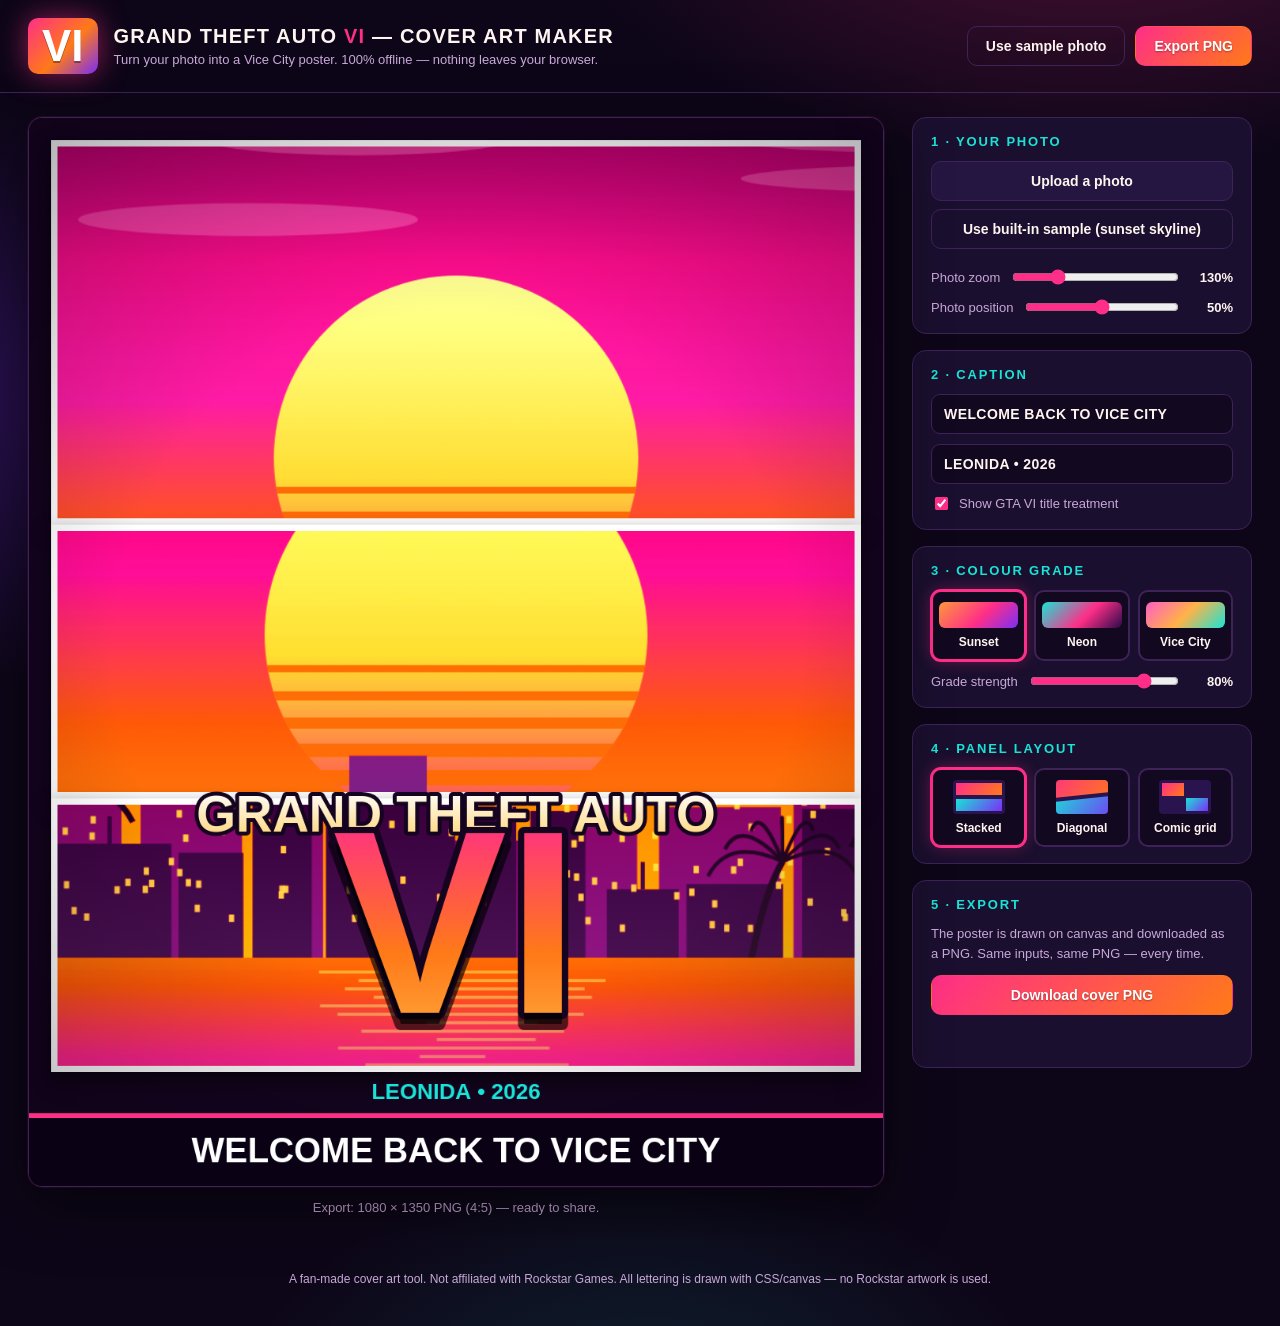
==== index.html @ 3bc648f0 "Add GTA VI cover art maker: offline canvas poster app with photo upload, presets, panel layouts and " ====
<!DOCTYPE html>
<html lang="en">
<head>
<meta charset="UTF-8">
<meta name="viewport" content="width=device-width, initial-scale=1.0">
<title>GTA VI Cover Art Maker</title>
<link rel="stylesheet" href="style.css">
</head>
<body>
<header class="topbar">
  <div class="brand">
    <span class="brand-vi">VI</span>
    <div>
      <h1>GRAND THEFT AUTO <span>VI</span> &mdash; Cover Art Maker</h1>
      <p>Turn your photo into a Vice City poster. 100% offline &mdash; nothing leaves your browser.</p>
    </div>
  </div>
  <div class="top-actions">
    <button id="sampleBtn" class="btn ghost" type="button">Use sample photo</button>
    <button id="exportBtn" class="btn primary" type="button">Export PNG</button>
  </div>
</header>

<main class="layout">
  <section class="preview-col">
    <div class="canvas-wrap" id="dropZone" tabindex="0" aria-label="Drop a photo here or click to upload">
      <canvas id="cover" width="1080" height="1350" aria-label="Cover art preview"></canvas>
      <div class="drop-hint" id="dropHint">Drop a photo here<br>or click to upload</div>
      <input type="file" id="fileInput" accept="image/*" hidden>
    </div>
    <p class="size-note">Export: 1080 &times; 1350 PNG (4:5) &mdash; ready to share.</p>
  </section>

  <aside class="controls">
    <section class="panel">
      <h2>1 &middot; Your photo</h2>
      <button id="uploadBtn" class="btn wide" type="button">Upload a photo</button>
      <button id="sampleBtn2" class="btn wide ghost" type="button">Use built-in sample (sunset skyline)</button>
      <label class="slider-row">Photo zoom
        <input type="range" id="zoom" min="100" max="220" value="130">
        <span id="zoomVal">130%</span>
      </label>
      <label class="slider-row">Photo position
        <input type="range" id="pan" min="0" max="100" value="50">
        <span id="panVal">50%</span>
      </label>
    </section>

    <section class="panel">
      <h2>2 &middot; Caption</h2>
      <input type="text" id="caption" maxlength="48" value="WELCOME BACK TO VICE CITY" placeholder="Your caption, e.g. WELCOME BACK TO VICE CITY">
      <input type="text" id="subtitle" maxlength="40" value="LEONIDA &bull; 2026" placeholder="Small line, e.g. LEONIDA &bull; 2026">
      <label class="check"><input type="checkbox" id="showTitle" checked> Show GTA VI title treatment</label>
    </section>

    <section class="panel">
      <h2>3 &middot; Colour grade</h2>
      <div class="preset-row" role="radiogroup" aria-label="Colour grade presets">
        <button class="preset sunset is-active" data-preset="sunset" type="button">
          <span class="swatch"></span>Sunset
        </button>
        <button class="preset neon" data-preset="neon" type="button">
          <span class="swatch"></span>Neon
        </button>
        <button class="preset vice" data-preset="vice" type="button">
          <span class="swatch"></span>Vice City
        </button>
      </div>
      <label class="slider-row">Grade strength
        <input type="range" id="grade" min="0" max="100" value="80">
        <span id="gradeVal">80%</span>
      </label>
    </section>

    <section class="panel">
      <h2>4 &middot; Panel layout</h2>
      <div class="layout-row" role="radiogroup" aria-label="Panel layout">
        <button class="layout-btn is-active" data-layout="stacked" type="button">
          <span class="thumb stacked"></span>Stacked
        </button>
        <button class="layout-btn" data-layout="diagonal" type="button">
          <span class="thumb diagonal"></span>Diagonal
        </button>
        <button class="layout-btn" data-layout="grid" type="button">
          <span class="thumb grid"></span>Comic grid
        </button>
      </div>
    </section>

    <section class="panel">
      <h2>5 &middot; Export</h2>
      <p class="hint">The poster is drawn on canvas and downloaded as a PNG. Same inputs, same PNG &mdash; every time.</p>
      <button id="exportBtn2" class="btn primary wide" type="button">Download cover PNG</button>
      <p class="status" id="status" role="status"></p>
    </section>
  </aside>
</main>

<footer>
  <p>A fan-made cover art tool. Not affiliated with Rockstar Games. All lettering is drawn with CSS/canvas &mdash; no Rockstar artwork is used.</p>
</footer>

<script src="app.js"></script>
</body>
</html>
---- style.css ----
:root {
  --bg: #0d0618;
  --panel: #1a0f2e;
  --panel2: #241640;
  --ink: #fff5f0;
  --muted: #c9a8d8;
  --pink: #ff2e88;
  --orange: #ff7a18;
  --purple: #7b2ff7;
  --teal: #19e3d6;
  --line: #3d2358;
}

* { box-sizing: border-box; }

body {
  margin: 0;
  background:
    radial-gradient(900px 500px at 85% -10%, rgba(255, 46, 136, .28), transparent 60%),
    radial-gradient(800px 500px at -10% 30%, rgba(123, 47, 247, .30), transparent 60%),
    radial-gradient(700px 500px at 50% 110%, rgba(25, 227, 214, .14), transparent 60%),
    var(--bg);
  color: var(--ink);
  font-family: "Segoe UI", "Helvetica Neue", Arial, sans-serif;
  min-height: 100vh;
}

.topbar {
  display: flex;
  flex-wrap: wrap;
  gap: 16px;
  align-items: center;
  justify-content: space-between;
  padding: 18px 28px;
  border-bottom: 1px solid var(--line);
}

.brand { display: flex; gap: 16px; align-items: center; }

.brand-vi {
  font-weight: 900;
  font-size: 44px;
  line-height: 1;
  padding: 6px 14px;
  border-radius: 10px;
  color: #fff;
  background: linear-gradient(135deg, var(--pink), var(--orange) 55%, var(--purple));
  box-shadow: 0 0 28px rgba(255, 46, 136, .55);
  text-shadow: 0 2px 0 rgba(0, 0, 0, .35);
}

.brand h1 {
  margin: 0;
  font-size: 20px;
  letter-spacing: .06em;
  text-transform: uppercase;
}

.brand h1 span { color: var(--pink); }
.brand p { margin: 4px 0 0; color: var(--muted); font-size: 13px; }

.top-actions { display: flex; gap: 10px; }

.btn {
  border: 1px solid var(--line);
  background: var(--panel2);
  color: var(--ink);
  font: 600 14px/1 "Segoe UI", Arial, sans-serif;
  padding: 12px 18px;
  border-radius: 10px;
  cursor: pointer;
  transition: transform .08s ease, box-shadow .15s ease, background .15s ease;
}

.btn:hover { transform: translateY(-1px); box-shadow: 0 4px 18px rgba(0, 0, 0, .4); }
.btn:active { transform: translateY(0); }
.btn.primary {
  background: linear-gradient(135deg, var(--pink), var(--orange));
  border-color: transparent;
  color: #fff;
  text-shadow: 0 1px 2px rgba(0, 0, 0, .35);
}
.btn.ghost { background: transparent; }
.btn.wide { width: 100%; margin-bottom: 8px; }

.layout {
  display: grid;
  grid-template-columns: minmax(0, 1fr) 340px;
  gap: 28px;
  padding: 24px 28px;
  max-width: 1280px;
  margin: 0 auto;
  align-items: start;
}

.preview-col { position: sticky; top: 16px; }

.canvas-wrap {
  position: relative;
  border-radius: 14px;
  overflow: hidden;
  border: 1px solid var(--line);
  box-shadow: 0 18px 60px rgba(0, 0, 0, .55), 0 0 0 1px rgba(255, 46, 136, .12);
  cursor: pointer;
  background: #12081f;
  outline: none;
}
.canvas-wrap:focus-visible { outline: 3px solid var(--teal); outline-offset: 3px; }
.canvas-wrap.dragging { outline: 3px dashed var(--teal); outline-offset: -3px; }

#cover { display: block; width: 100%; height: auto; }

.drop-hint {
  position: absolute;
  inset: auto 0 14px 0;
  text-align: center;
  color: #fff;
  font-size: 13px;
  font-weight: 600;
  text-shadow: 0 1px 6px rgba(0, 0, 0, .8);
  pointer-events: none;
  opacity: .85;
  display: none; /* shown only while a file is dragged over the canvas */
}
.canvas-wrap.dragging .drop-hint { display: block; }

.size-note { color: var(--muted); font-size: 13px; text-align: center; }

.controls { display: flex; flex-direction: column; gap: 16px; }

.panel {
  background: var(--panel);
  border: 1px solid var(--line);
  border-radius: 14px;
  padding: 16px 18px;
}

.panel h2 {
  margin: 0 0 12px;
  font-size: 13px;
  letter-spacing: .14em;
  text-transform: uppercase;
  color: var(--teal);
}

.panel input[type="text"] {
  width: 100%;
  margin-bottom: 10px;
  padding: 11px 12px;
  border-radius: 9px;
  border: 1px solid var(--line);
  background: #12081f;
  color: var(--ink);
  font: 600 14px "Segoe UI", Arial, sans-serif;
  letter-spacing: .03em;
}
.panel input[type="text"]:focus { outline: 2px solid var(--pink); border-color: var(--pink); }

.slider-row {
  display: flex;
  align-items: center;
  gap: 10px;
  font-size: 13px;
  color: var(--muted);
  margin-top: 10px;
}
.slider-row input[type="range"] { flex: 1; accent-color: var(--pink); }
.slider-row span { min-width: 42px; text-align: right; color: var(--ink); font-weight: 600; }

.check { display: flex; gap: 8px; align-items: center; font-size: 13px; color: var(--muted); cursor: pointer; }
.check input { accent-color: var(--pink); }

.preset-row, .layout-row { display: flex; gap: 8px; }

.preset, .layout-btn {
  flex: 1;
  border: 2px solid var(--line);
  background: #12081f;
  color: var(--ink);
  border-radius: 10px;
  padding: 10px 6px;
  font: 600 12px "Segoe UI", Arial, sans-serif;
  cursor: pointer;
  display: flex;
  flex-direction: column;
  align-items: center;
  gap: 7px;
}
.preset.is-active, .layout-btn.is-active { border-color: var(--pink); box-shadow: 0 0 0 1px var(--pink), 0 0 16px rgba(255, 46, 136, .35); }

.swatch { display: block; width: 100%; height: 26px; border-radius: 6px; }
.preset.sunset .swatch { background: linear-gradient(135deg, #ff9a3d, #ff2e88 55%, #7b2ff7); }
.preset.neon .swatch { background: linear-gradient(135deg, #19e3d6, #ff2e88 55%, #2b0a4a); }
.preset.vice .swatch { background: linear-gradient(135deg, #ff5ec4, #ffb347 50%, #19e3d6); }

.thumb { display: block; width: 52px; height: 34px; border-radius: 4px; position: relative; overflow: hidden; background: #2a1450; }
.thumb::before, .thumb::after { content: ""; position: absolute; background: linear-gradient(135deg, #ff2e88, #ff7a18); }
.thumb.stacked::before { inset: 3px 3px 55% 3px; }
.thumb.stacked::after { inset: 55% 3px 3px 3px; background: linear-gradient(135deg, #19e3d6, #7b2ff7); }
.thumb.diagonal::before { inset: -6px -12px 55% -12px; transform: rotate(-6deg); }
.thumb.diagonal::after { inset: 55% -12px -6px -12px; transform: rotate(-6deg); background: linear-gradient(135deg, #19e3d6, #7b2ff7); }
.thumb.grid::before { inset: 3px 52% 52% 3px; }
.thumb.grid::after { inset: 52% 3px 3px 52%; background: linear-gradient(135deg, #19e3d6, #7b2ff7); }

.hint { color: var(--muted); font-size: 13px; line-height: 1.5; margin: 0 0 12px; }
.status { min-height: 18px; margin: 10px 0 0; font-size: 13px; color: var(--teal); font-weight: 600; }

footer { padding: 8px 28px 28px; text-align: center; color: var(--muted); font-size: 12px; }

@media (max-width: 900px) {
  .layout { grid-template-columns: 1fr; }
  .preview-col { position: static; }
  .topbar { padding: 14px 16px; }
  .layout { padding: 16px; }
}
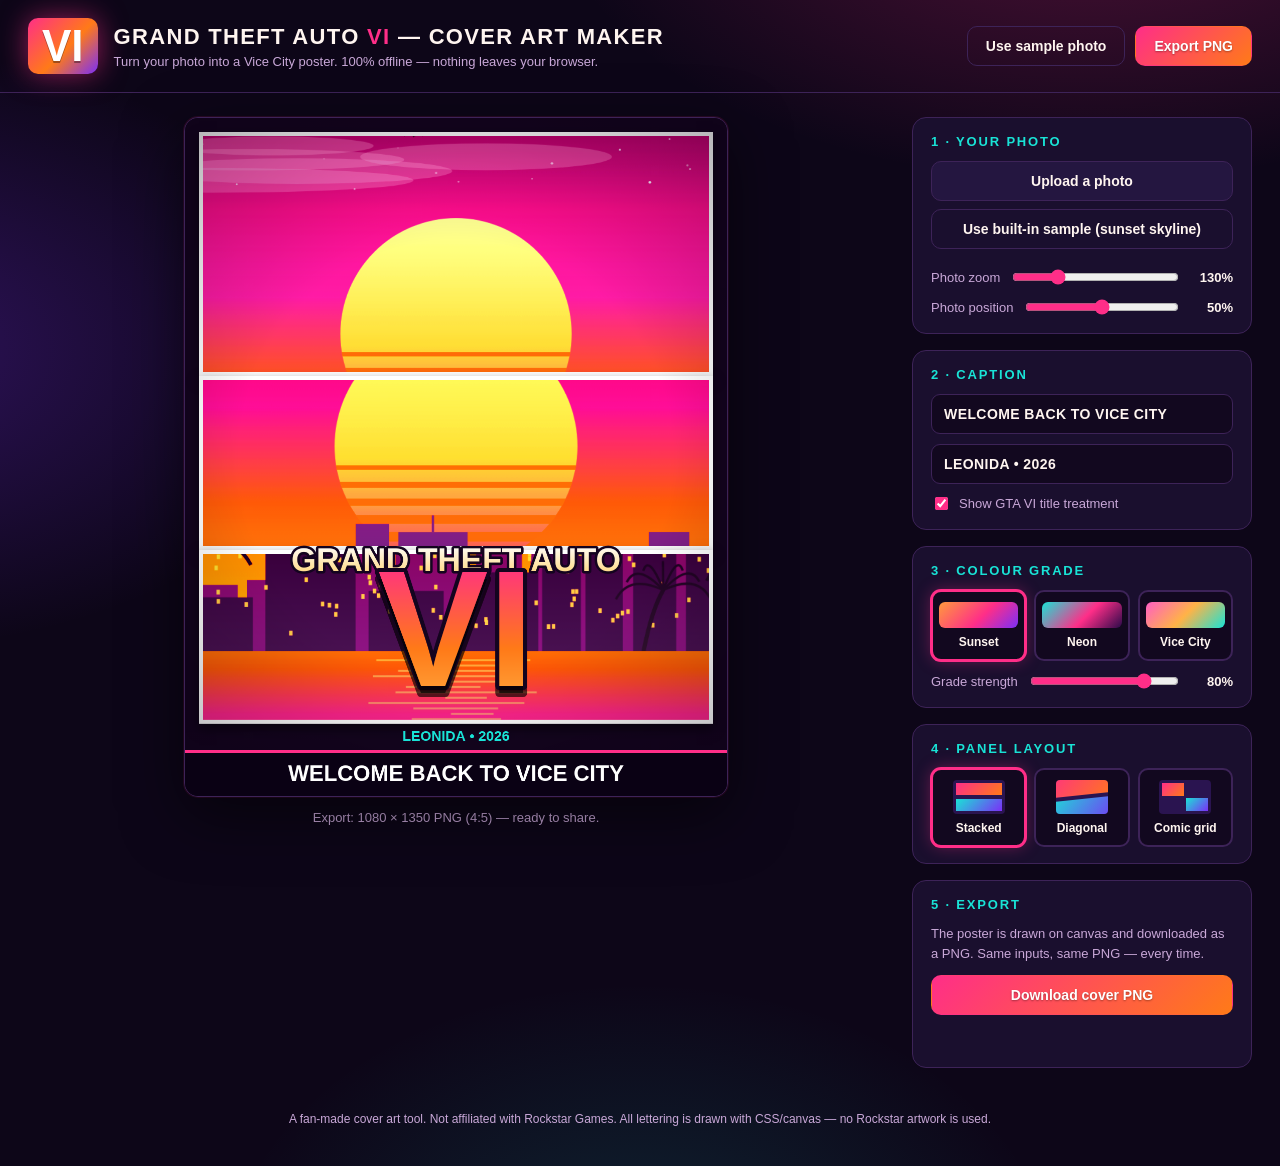
==== commit c664dc89: "Polish UI/UX: fit whole poster in viewport, export button feedback, hover drop hint, richer sample s" ====
--- a/index.html
+++ b/index.html
@@ -25,7 +25,7 @@
   <section class="preview-col">
     <div class="canvas-wrap" id="dropZone" tabindex="0" aria-label="Drop a photo here or click to upload">
       <canvas id="cover" width="1080" height="1350" aria-label="Cover art preview"></canvas>
-      <div class="drop-hint" id="dropHint">Drop a photo here<br>or click to upload</div>
+      <div class="drop-hint" id="dropHint">Drop a photo here or click to upload</div>
       <input type="file" id="fileInput" accept="image/*" hidden>
     </div>
     <p class="size-note">Export: 1080 &times; 1350 PNG (4:5) &mdash; ready to share.</p>
--- a/style.css
+++ b/style.css
@@ -51,7 +51,7 @@
 
 .brand h1 {
   margin: 0;
-  font-size: 20px;
+  font-size: 22px;
   letter-spacing: .06em;
   text-transform: uppercase;
 }
@@ -80,6 +80,7 @@
   color: #fff;
   text-shadow: 0 1px 2px rgba(0, 0, 0, .35);
 }
+.btn:disabled { opacity: .65; cursor: wait; transform: none; box-shadow: none; }
 .btn.ghost { background: transparent; }
 .btn.wide { width: 100%; margin-bottom: 8px; }
 
@@ -108,20 +109,42 @@
 .canvas-wrap:focus-visible { outline: 3px solid var(--teal); outline-offset: 3px; }
 .canvas-wrap.dragging { outline: 3px dashed var(--teal); outline-offset: -3px; }
 
+/* Desktop: cap the preview by viewport height so the whole poster
+   (VI title, subtitle, caption bar) is visible at once. The poster is
+   1080x1350 (4:5), so width = height x 0.8. Mobile is unaffected. */
+@media (min-width: 901px) {
+  .canvas-wrap {
+    max-width: min(100%, calc((100vh - 220px) * 0.8));
+    margin-left: auto;
+    margin-right: auto;
+  }
+}
+
 #cover { display: block; width: 100%; height: auto; }
 
 .drop-hint {
   position: absolute;
-  inset: auto 0 14px 0;
+  top: 12px;
+  left: 50%;
+  transform: translateX(-50%);
+  padding: 8px 16px;
+  border-radius: 999px;
+  background: rgba(10, 2, 20, .78);
+  border: 1px solid rgba(255, 255, 255, .28);
+  box-shadow: 0 4px 18px rgba(0, 0, 0, .5);
   text-align: center;
   color: #fff;
   font-size: 13px;
   font-weight: 600;
+  white-space: nowrap;
   text-shadow: 0 1px 6px rgba(0, 0, 0, .8);
   pointer-events: none;
-  opacity: .85;
-  display: none; /* shown only while a file is dragged over the canvas */
-}
+  opacity: .95;
+  display: none; /* floating pill: shown on hover, keyboard focus, or drag-over */
+}
+.canvas-wrap:hover .drop-hint,
+.canvas-wrap:focus-visible .drop-hint,
+.canvas-wrap:focus-within .drop-hint,
 .canvas-wrap.dragging .drop-hint { display: block; }
 
 .size-note { color: var(--muted); font-size: 13px; text-align: center; }
@@ -212,4 +235,6 @@
   .preview-col { position: static; }
   .topbar { padding: 14px 16px; }
   .layout { padding: 16px; }
-}
+  .brand h1 { font-size: 19px; }
+  .brand-vi { font-size: 36px; padding: 5px 12px; }
+}
